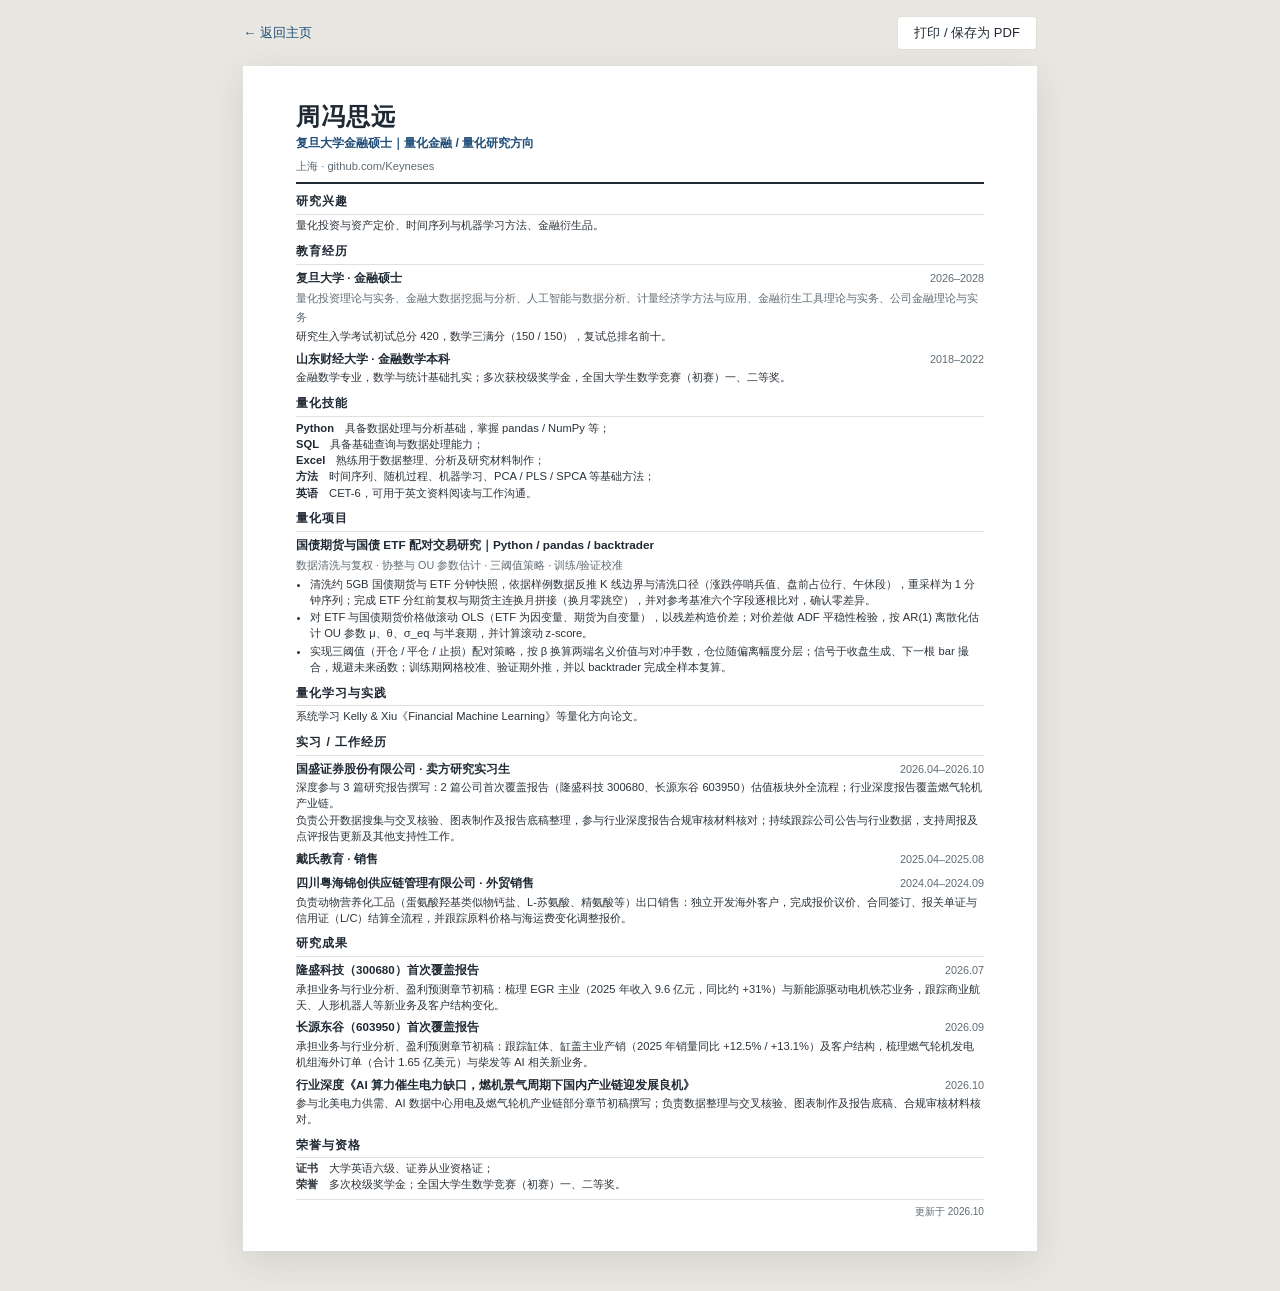
==== resume.html @ dee12fb6 "Use zfsy as the public name and remove the email from public pages Co-Authored-By: Claude Code <nore" ====
<!DOCTYPE html>
<html lang="zh-CN">
<head>
  <meta charset="UTF-8">
  <meta name="viewport" content="width=device-width, initial-scale=1.0">
  <title>周冯思远｜简历</title>
  <meta name="description" content="周冯思远个人简历：复旦大学金融硕士，量化研究方向。">
  <link rel="stylesheet" href="assets/style.css">
  <link rel="stylesheet" href="assets/resume.css">
</head>
<body class="resume-page">

  <div class="toolbar">
    <a href="index.html">← 返回主页</a>
    <div class="toolbar-actions">
      <button class="btn" type="button" onclick="window.print()">打印 / 保存为 PDF</button>
    </div>
  </div>

  <main class="sheet">

    <header class="resume-header">
      <h1>周冯思远</h1>
      <div class="headline">复旦大学金融硕士｜量化金融 / 量化研究方向</div>
      <div class="contact">
        上海 · <a href="https://github.com/Keyneses" target="_blank" rel="noopener">github.com/Keyneses</a>
      </div>
    </header>

    <section class="resume-section">
      <h2>研究兴趣</h2>
      <p>量化投资与资产定价、时间序列与机器学习方法、金融衍生品。</p>
    </section>

    <section class="resume-section">
      <h2>教育经历</h2>
      <div class="entry">
        <div class="entry-head">
          <span class="entry-title">复旦大学 · 金融硕士</span>
          <span class="entry-date">2026–2028</span>
        </div>
        <div class="entry-sub">量化投资理论与实务、金融大数据挖掘与分析、人工智能与数据分析、计量经济学方法与应用、金融衍生工具理论与实务、公司金融理论与实务</div>
        <p>研究生入学考试初试总分 420，数学三满分（150 / 150），复试总排名前十。</p>
      </div>
      <div class="entry">
        <div class="entry-head">
          <span class="entry-title">山东财经大学 · 金融数学本科</span>
          <span class="entry-date">2018–2022</span>
        </div>
        <p>金融数学专业，数学与统计基础扎实；多次获校级奖学金，全国大学生数学竞赛（初赛）一、二等奖。</p>
      </div>
    </section>

    <section class="resume-section">
      <h2>量化技能</h2>
      <p class="skill-line"><strong>Python</strong>　具备数据处理与分析基础，掌握 pandas / NumPy 等；</p>
      <p class="skill-line"><strong>SQL</strong>　具备基础查询与数据处理能力；</p>
      <p class="skill-line"><strong>Excel</strong>　熟练用于数据整理、分析及研究材料制作；</p>
      <p class="skill-line"><strong>方法</strong>　时间序列、随机过程、机器学习、PCA / PLS / SPCA 等基础方法；</p>
      <p class="skill-line"><strong>英语</strong>　CET-6，可用于英文资料阅读与工作沟通。</p>
    </section>

    <section class="resume-section">
      <h2>量化项目</h2>
      <div class="project-title">国债期货与国债 ETF 配对交易研究｜Python / pandas / backtrader</div>
      <div class="project-meta">数据清洗与复权 · 协整与 OU 参数估计 · 三阈值策略 · 训练/验证校准</div>
      <ul class="bullets">
        <li>清洗约 5GB 国债期货与 ETF 分钟快照，依据样例数据反推 K 线边界与清洗口径（涨跌停哨兵值、盘前占位行、午休段），重采样为 1 分钟序列；完成 ETF 分红前复权与期货主连换月拼接（换月零跳空），并对参考基准六个字段逐根比对，确认零差异。</li>
        <li>对 ETF 与国债期货价格做滚动 OLS（ETF 为因变量、期货为自变量），以残差构造价差；对价差做 ADF 平稳性检验，按 AR(1) 离散化估计 OU 参数 μ、θ、σ_eq 与半衰期，并计算滚动 z-score。</li>
        <li>实现三阈值（开仓 / 平仓 / 止损）配对策略，按 β 换算两端名义价值与对冲手数，仓位随偏离幅度分层；信号于收盘生成、下一根 bar 撮合，规避未来函数；训练期网格校准、验证期外推，并以 backtrader 完成全样本复算。</li>
      </ul>
    </section>

    <section class="resume-section">
      <h2>量化学习与实践</h2>
      <p>系统学习 Kelly &amp; Xiu《Financial Machine Learning》等量化方向论文。</p>
    </section>

    <section class="resume-section">
      <h2>实习 / 工作经历</h2>
      <div class="entry">
        <div class="entry-head">
          <span class="entry-title">国盛证券股份有限公司 · 卖方研究实习生</span>
          <span class="entry-date">2026.04–2026.10</span>
        </div>
        <p>深度参与 3 篇研究报告撰写：2 篇公司首次覆盖报告（隆盛科技 300680、长源东谷 603950）估值板块外全流程；行业深度报告覆盖燃气轮机产业链。</p>
        <p>负责公开数据搜集与交叉核验、图表制作及报告底稿整理，参与行业深度报告合规审核材料核对；持续跟踪公司公告与行业数据，支持周报及点评报告更新及其他支持性工作。</p>
      </div>
      <div class="entry">
        <div class="entry-head">
          <span class="entry-title">戴氏教育 · 销售</span>
          <span class="entry-date">2025.04–2025.08</span>
        </div>
      </div>
      <div class="entry">
        <div class="entry-head">
          <span class="entry-title">四川粤海锦创供应链管理有限公司 · 外贸销售</span>
          <span class="entry-date">2024.04–2024.09</span>
        </div>
        <p>负责动物营养化工品（蛋氨酸羟基类似物钙盐、L-苏氨酸、精氨酸等）出口销售：独立开发海外客户，完成报价议价、合同签订、报关单证与信用证（L/C）结算全流程，并跟踪原料价格与海运费变化调整报价。</p>
      </div>
    </section>

    <section class="resume-section">
      <h2>研究成果</h2>
      <div class="entry">
        <div class="entry-head">
          <span class="entry-title">隆盛科技（300680）首次覆盖报告</span>
          <span class="entry-date">2026.07</span>
        </div>
        <p>承担业务与行业分析、盈利预测章节初稿：梳理 EGR 主业（2025 年收入 9.6 亿元，同比约 +31%）与新能源驱动电机铁芯业务，跟踪商业航天、人形机器人等新业务及客户结构变化。</p>
      </div>
      <div class="entry">
        <div class="entry-head">
          <span class="entry-title">长源东谷（603950）首次覆盖报告</span>
          <span class="entry-date">2026.09</span>
        </div>
        <p>承担业务与行业分析、盈利预测章节初稿：跟踪缸体、缸盖主业产销（2025 年销量同比 +12.5% / +13.1%）及客户结构，梳理燃气轮机发电机组海外订单（合计 1.65 亿美元）与柴发等 AI 相关新业务。</p>
      </div>
      <div class="entry">
        <div class="entry-head">
          <span class="entry-title">行业深度《AI 算力催生电力缺口，燃机景气周期下国内产业链迎发展良机》</span>
          <span class="entry-date">2026.10</span>
        </div>
        <p>参与北美电力供需、AI 数据中心用电及燃气轮机产业链部分章节初稿撰写；负责数据整理与交叉核验、图表制作及报告底稿、合规审核材料核对。</p>
      </div>
    </section>

    <section class="resume-section">
      <h2>荣誉与资格</h2>
      <p><strong>证书</strong>　大学英语六级、证券从业资格证；</p>
      <p><strong>荣誉</strong>　多次校级奖学金；全国大学生数学竞赛（初赛）一、二等奖。</p>
    </section>

    <div class="sheet-footer">更新于 2026.10</div>

  </main>

</body>
</html>
---- assets/style.css ----
:root {
  --bg: #f5f4f0;
  --surface: #ffffff;
  --ink: #1f2933;
  --muted: #5f6b73;
  --line: #e2dfd8;
  --accent: #1f4e79;
  --accent-soft: #eaf0f6;
  --max: 960px;
}

* {
  box-sizing: border-box;
}

html {
  scroll-behavior: smooth;
}

body {
  margin: 0;
  background: var(--bg);
  color: var(--ink);
  font-family: "PingFang SC", "Microsoft YaHei", "Segoe UI", Arial, sans-serif;
  font-size: 15px;
  line-height: 1.75;
  -webkit-font-smoothing: antialiased;
}

a {
  color: var(--accent);
  text-decoration: none;
}

a:hover {
  text-decoration: underline;
}

.wrap {
  max-width: var(--max);
  margin: 0 auto;
  padding: 36px 24px 48px;
}

/* ---------- top navigation ---------- */
.site-nav {
  display: flex;
  align-items: center;
  justify-content: space-between;
  gap: 16px;
  padding: 4px 0 28px;
  font-size: 13.5px;
  color: var(--muted);
}

.site-nav .brand {
  font-weight: 600;
  color: var(--ink);
  letter-spacing: 0.04em;
}

.site-nav .nav-links {
  display: flex;
  gap: 18px;
  flex-wrap: wrap;
}

/* ---------- hero ---------- */
.hero {
  display: grid;
  grid-template-columns: minmax(0, 1.55fr) minmax(240px, 0.9fr);
  gap: 28px;
  align-items: stretch;
  padding: 40px 0 12px;
}

.eyebrow {
  margin-bottom: 10px;
  font-size: 11.5px;
  font-weight: 600;
  letter-spacing: 0.16em;
  text-transform: uppercase;
  color: var(--accent);
}

.hero h1 {
  margin: 0;
  font-family: "Songti SC", "STSong", "SimSun", serif;
  font-size: 44px;
  line-height: 1.2;
  font-weight: 700;
  letter-spacing: 0.01em;
}

.hero .subtitle {
  margin-top: 10px;
  font-size: 17px;
  color: var(--accent);
  font-weight: 500;
}

.hero .lead {
  margin: 18px 0 0;
  max-width: 620px;
  color: var(--muted);
  font-size: 15px;
}

.actions {
  display: flex;
  flex-wrap: wrap;
  gap: 10px;
  margin-top: 24px;
}

.btn {
  display: inline-flex;
  align-items: center;
  justify-content: center;
  min-height: 38px;
  padding: 0 16px;
  border: 1px solid var(--line);
  border-radius: 4px;
  background: var(--surface);
  color: var(--ink);
  font-size: 13.5px;
  transition: border-color 0.15s, background 0.15s;
}

.btn:hover {
  border-color: var(--accent);
  background: var(--accent-soft);
  text-decoration: none;
}

.btn.primary {
  background: var(--accent);
  border-color: var(--accent);
  color: #fff;
}

.btn.primary:hover {
  background: #173d5e;
}

.hero-side {
  display: flex;
  flex-direction: column;
  justify-content: space-between;
  padding: 22px 24px;
  border: 1px solid var(--line);
  background: var(--surface);
}

.hero-side dl {
  display: grid;
  grid-template-columns: 76px minmax(0, 1fr);
  gap: 8px 12px;
  margin: 0;
  font-size: 13px;
}

.hero-side dt {
  color: var(--muted);
}

.hero-side dd {
  margin: 0;
  color: var(--ink);
}

.hero-side .note {
  margin-top: 18px;
  padding-top: 14px;
  border-top: 1px solid var(--line);
  color: var(--muted);
  font-size: 12.5px;
}

/* ---------- sections ---------- */
.section {
  padding: 34px 0 8px;
  border-top: 1px solid var(--line);
  margin-top: 28px;
}

.section-head {
  display: flex;
  align-items: baseline;
  justify-content: space-between;
  gap: 16px;
  margin-bottom: 18px;
}

.section-head h2 {
  margin: 0;
  font-family: "Songti SC", "STSong", "SimSun", serif;
  font-size: 24px;
  font-weight: 700;
  letter-spacing: 0.02em;
}

.section-head .en {
  color: var(--muted);
  font-size: 11.5px;
  letter-spacing: 0.12em;
  text-transform: uppercase;
}

.section p {
  margin: 0 0 12px;
  color: var(--muted);
}

/* ---------- project ---------- */
.project {
  display: grid;
  grid-template-columns: minmax(0, 1.15fr) minmax(280px, 0.85fr);
  gap: 28px;
  align-items: start;
  padding: 24px;
  background: var(--surface);
  border: 1px solid var(--line);
}

.project h3 {
  margin: 0 0 8px;
  font-size: 20px;
  line-height: 1.4;
}

.project .project-sub {
  color: var(--muted);
  font-size: 13px;
  margin-bottom: 12px;
}

.project ul {
  margin: 12px 0 0;
  padding-left: 18px;
  color: var(--muted);
  font-size: 14px;
}

.project li {
  margin-bottom: 6px;
}

.project figure {
  margin: 0;
}

.project figure img {
  display: block;
  width: 100%;
  height: auto;
  border: 1px solid var(--line);
  background: #fff;
}

.project figcaption {
  margin-top: 8px;
  color: var(--muted);
  font-size: 12px;
}

.tags {
  display: flex;
  flex-wrap: wrap;
  gap: 6px;
  margin-top: 16px;
}

.tag {
  padding: 3px 9px;
  border: 1px solid var(--line);
  background: #faf9f6;
  color: var(--muted);
  font-size: 11.5px;
}

.project-links {
  display: flex;
  gap: 16px;
  margin-top: 16px;
  font-size: 13px;
}

/* ---------- two-column blocks ---------- */
.columns {
  display: grid;
  grid-template-columns: 1fr 1fr;
  gap: 32px;
}

.entry {
  padding: 0 0 14px;
  margin-bottom: 14px;
  border-bottom: 1px solid var(--line);
}

.entry:last-child {
  border-bottom: 0;
  margin-bottom: 0;
  padding-bottom: 0;
}

.entry-head {
  display: flex;
  align-items: baseline;
  justify-content: space-between;
  gap: 12px;
}

.entry-title {
  font-weight: 600;
}

.entry-date {
  color: var(--muted);
  font-size: 12.5px;
  white-space: nowrap;
}

.entry-sub {
  color: var(--muted);
  font-size: 13px;
  margin-top: 2px;
}

.entry p {
  margin: 6px 0 0;
  font-size: 13.5px;
}

.skill-grid {
  display: grid;
  grid-template-columns: 86px minmax(0, 1fr);
  gap: 8px 14px;
  font-size: 13.5px;
}

.skill-grid dt {
  color: var(--muted);
}

.skill-grid dd {
  margin: 0;
}

/* ---------- tables and figures ---------- */
.result-table {
  width: 100%;
  border-collapse: collapse;
  margin: 16px 0 20px;
  background: var(--surface);
  font-size: 13.5px;
}

.result-table th,
.result-table td {
  padding: 9px 12px;
  border-bottom: 1px solid var(--line);
  text-align: left;
}

.result-table th {
  font-weight: 600;
  color: var(--ink);
  background: #faf9f6;
}

.figure-grid {
  display: grid;
  grid-template-columns: 1fr 1fr;
  gap: 18px;
  margin-top: 8px;
}

.figure-grid figure {
  margin: 0;
}

.figure-grid img {
  display: block;
  width: 100%;
  height: auto;
  border: 1px solid var(--line);
  background: #fff;
}

.figure-grid figcaption {
  margin-top: 6px;
  color: var(--muted);
  font-size: 12px;
}

/* ---------- contact ---------- */
.contact-list {
  display: flex;
  flex-wrap: wrap;
  gap: 12px 28px;
  font-size: 14px;
}

.footer {
  margin-top: 40px;
  padding-top: 18px;
  border-top: 1px solid var(--line);
  color: var(--muted);
  font-size: 12px;
  display: flex;
  justify-content: space-between;
  gap: 16px;
  flex-wrap: wrap;
}

@media (max-width: 760px) {
  .hero,
  .project,
  .columns,
  .figure-grid {
    grid-template-columns: 1fr;
  }

  .hero {
    padding-top: 24px;
  }

  .hero h1 {
    font-size: 36px;
  }

  .project {
    padding: 18px;
  }
}
---- assets/resume.css ----
body.resume-page {
  background: #e9e7e1;
}

.toolbar {
  max-width: 210mm;
  margin: 0 auto;
  padding: 16px 0;
  display: flex;
  align-items: center;
  justify-content: space-between;
  gap: 16px;
  font-size: 13px;
  color: var(--muted);
}

.toolbar .toolbar-actions {
  display: flex;
  gap: 10px;
}

.toolbar .btn {
  min-height: 34px;
  font-size: 13px;
}

.sheet {
  width: 210mm;
  min-height: 297mm;
  margin: 0 auto 40px;
  padding: 10mm 14mm 8mm;
  background: #fff;
  box-shadow: 0 10px 36px rgba(31, 41, 51, 0.12);
}

.resume-header {
  padding-bottom: 6px;
  border-bottom: 2px solid var(--ink);
  margin-bottom: 7px;
}

.resume-header h1 {
  margin: 0;
  font-family: "Songti SC", "STSong", "SimSun", serif;
  font-size: 24px;
  line-height: 1.15;
  letter-spacing: 0.04em;
}

.resume-header .headline {
  margin-top: 2px;
  color: var(--accent);
  font-size: 12.2px;
  font-weight: 600;
}

.resume-header .contact {
  margin-top: 2px;
  color: var(--muted);
  font-size: 11.2px;
}

.resume-header .contact a {
  color: var(--muted);
}

.resume-section {
  margin-top: 7px;
}

.resume-section h2 {
  margin: 0 0 3px;
  padding-bottom: 1.5px;
  border-bottom: 1px solid var(--line);
  font-size: 12.2px;
  font-weight: 700;
  letter-spacing: 0.08em;
  color: var(--ink);
}

.resume-section p {
  margin: 0;
  font-size: 11.2px;
  line-height: 1.42;
  color: #2b333a;
}

.entry {
  padding: 0;
  margin: 0 0 4px;
  border: 0;
}

.entry:last-child {
  margin-bottom: 0;
}

.entry-head {
  display: flex;
  align-items: baseline;
  justify-content: space-between;
  gap: 12px;
}

.entry-title {
  font-size: 11.6px;
  font-weight: 600;
  color: var(--ink);
}

.entry-date {
  color: var(--muted);
  font-size: 10.8px;
  white-space: nowrap;
}

.entry-sub {
  margin-top: 1px;
  color: var(--muted);
  font-size: 11px;
}

.entry p {
  margin-top: 1px;
  font-size: 11.2px;
  line-height: 1.42;
}

.bullets {
  margin: 2px 0 0;
  padding-left: 14px;
  color: #2b333a;
}

.bullets li {
  margin-bottom: 1.5px;
  font-size: 11.2px;
  line-height: 1.42;
}

.resume-section .skill-line {
  font-size: 11.2px;
  line-height: 1.45;
}

.resume-section .skill-line strong {
  font-weight: 600;
  color: var(--ink);
}

.project-title {
  font-size: 11.8px;
  font-weight: 600;
}

.project-meta {
  margin-top: 1px;
  color: var(--muted);
  font-size: 10.8px;
}

.two-col {
  display: grid;
  grid-template-columns: 1fr 1fr;
  gap: 0 28px;
}

.sheet-footer {
  margin-top: 6px;
  padding-top: 3px;
  border-top: 1px solid var(--line);
  color: var(--muted);
  font-size: 10px;
  text-align: right;
}

@media print {
  @page {
    size: A4;
    margin: 0;
  }

  body.resume-page {
    background: #fff;
  }

  .toolbar {
    display: none;
  }

  .sheet {
    width: auto;
    min-height: 0;
    margin: 0;
    padding: 10mm 14mm 8mm;
    box-shadow: none;
  }
}

@media (max-width: 820px) {
  .sheet {
    width: auto;
    min-height: 0;
    padding: 22px 18px;
  }

  .two-col {
    grid-template-columns: 1fr;
    gap: 0;
  }
}
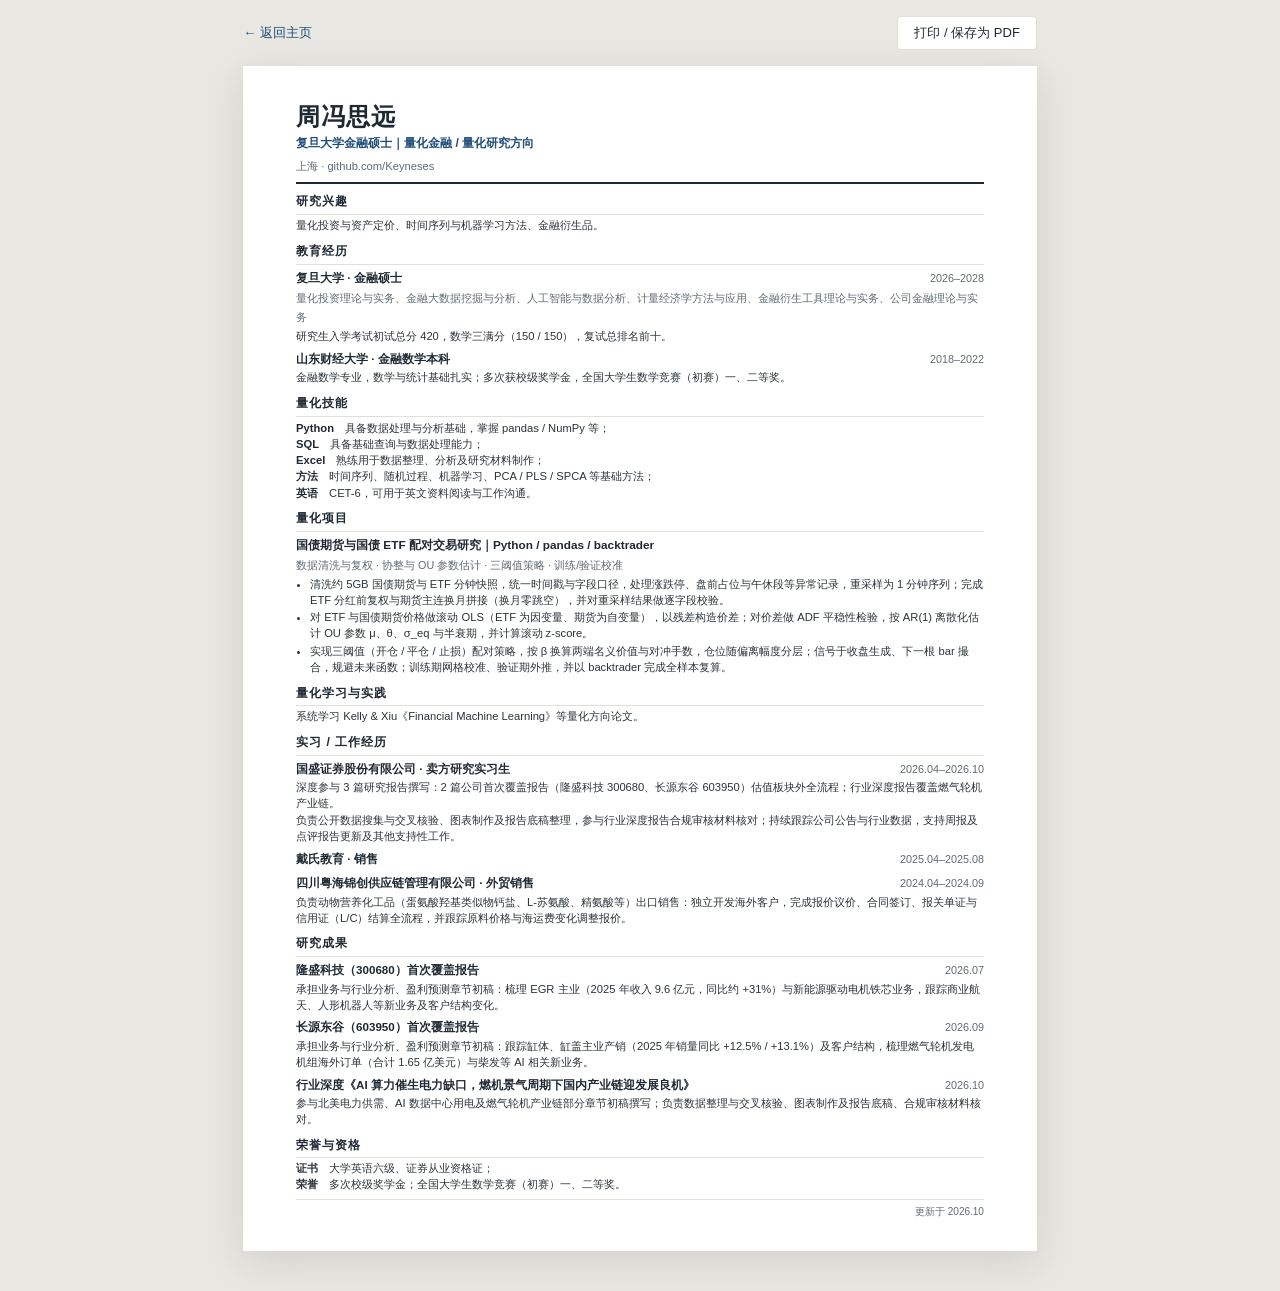
==== commit 821828bb: "Remove exam-specific wording from the data preparation description Co-Authored-By: Claude Code <nore" ====
--- a/resume.html
+++ b/resume.html
@@ -65,7 +65,7 @@
       <div class="project-title">国债期货与国债 ETF 配对交易研究｜Python / pandas / backtrader</div>
       <div class="project-meta">数据清洗与复权 · 协整与 OU 参数估计 · 三阈值策略 · 训练/验证校准</div>
       <ul class="bullets">
-        <li>清洗约 5GB 国债期货与 ETF 分钟快照，依据样例数据反推 K 线边界与清洗口径（涨跌停哨兵值、盘前占位行、午休段），重采样为 1 分钟序列；完成 ETF 分红前复权与期货主连换月拼接（换月零跳空），并对参考基准六个字段逐根比对，确认零差异。</li>
+        <li>清洗约 5GB 国债期货与 ETF 分钟快照，统一时间戳与字段口径，处理涨跌停、盘前占位与午休段等异常记录，重采样为 1 分钟序列；完成 ETF 分红前复权与期货主连换月拼接（换月零跳空），并对重采样结果做逐字段校验。</li>
         <li>对 ETF 与国债期货价格做滚动 OLS（ETF 为因变量、期货为自变量），以残差构造价差；对价差做 ADF 平稳性检验，按 AR(1) 离散化估计 OU 参数 μ、θ、σ_eq 与半衰期，并计算滚动 z-score。</li>
         <li>实现三阈值（开仓 / 平仓 / 止损）配对策略，按 β 换算两端名义价值与对冲手数，仓位随偏离幅度分层；信号于收盘生成、下一根 bar 撮合，规避未来函数；训练期网格校准、验证期外推，并以 backtrader 完成全样本复算。</li>
       </ul>
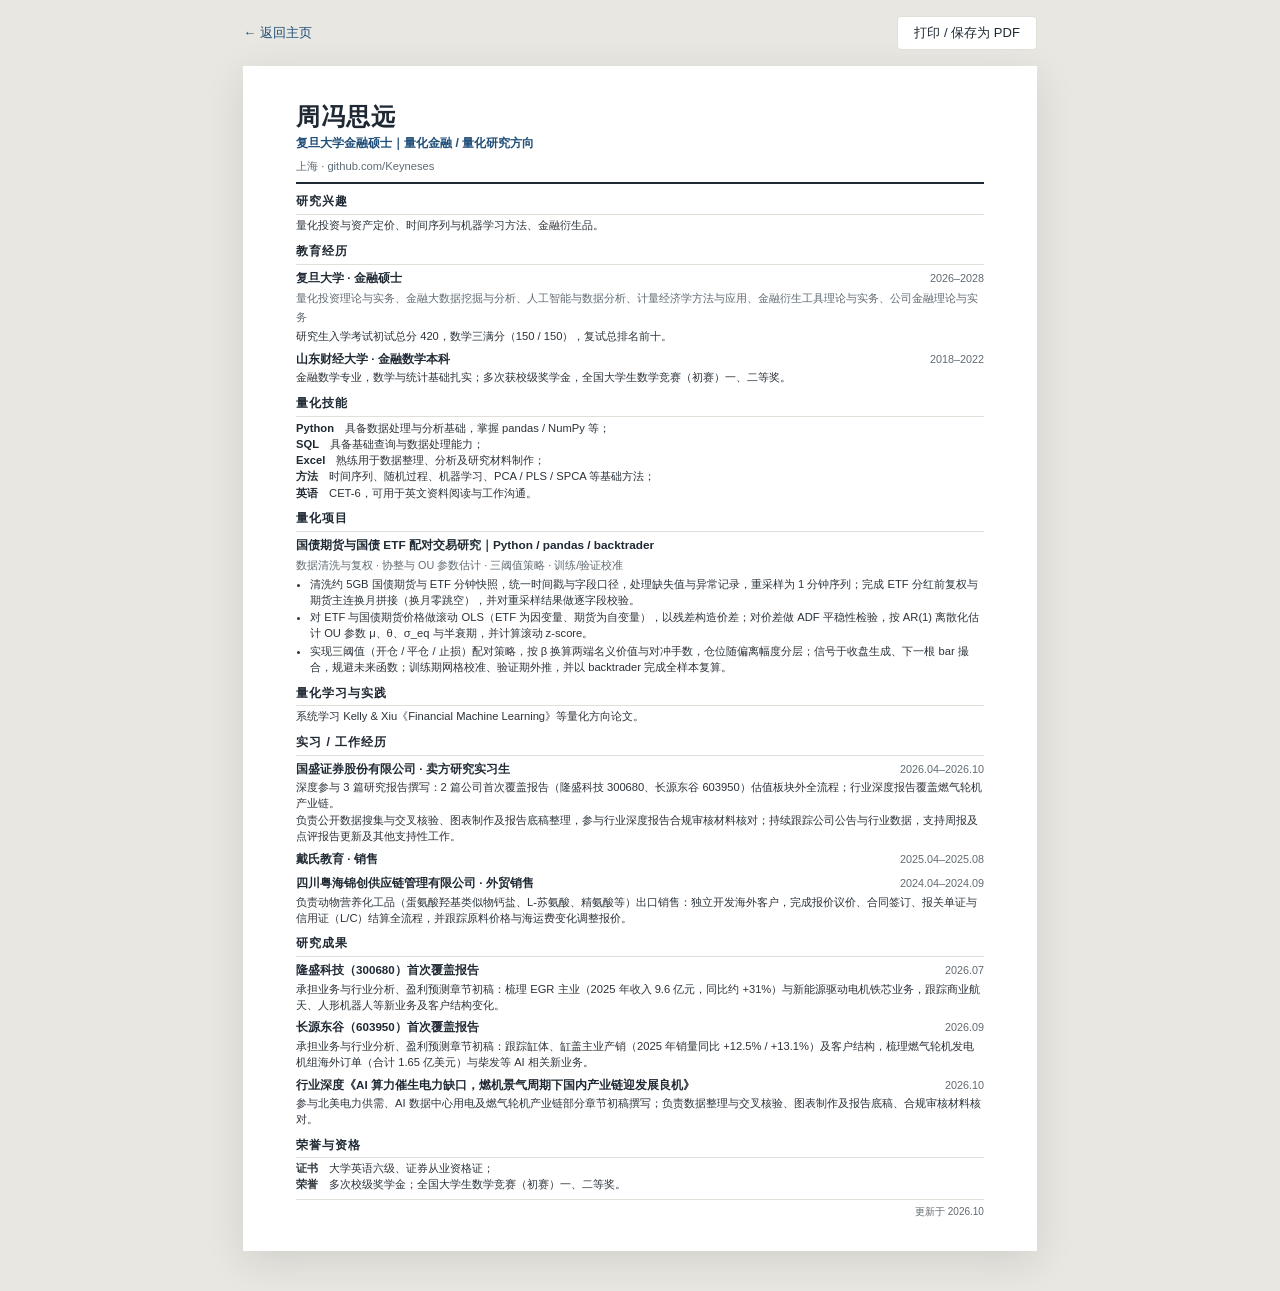
==== commit 7c9c0bed: "Simplify the data preparation description Co-Authored-By: Claude Code <noreply@anthropic.com>" ====
--- a/resume.html
+++ b/resume.html
@@ -65,7 +65,7 @@
       <div class="project-title">国债期货与国债 ETF 配对交易研究｜Python / pandas / backtrader</div>
       <div class="project-meta">数据清洗与复权 · 协整与 OU 参数估计 · 三阈值策略 · 训练/验证校准</div>
       <ul class="bullets">
-        <li>清洗约 5GB 国债期货与 ETF 分钟快照，统一时间戳与字段口径，处理涨跌停、盘前占位与午休段等异常记录，重采样为 1 分钟序列；完成 ETF 分红前复权与期货主连换月拼接（换月零跳空），并对重采样结果做逐字段校验。</li>
+        <li>清洗约 5GB 国债期货与 ETF 分钟快照，统一时间戳与字段口径，处理缺失值与异常记录，重采样为 1 分钟序列；完成 ETF 分红前复权与期货主连换月拼接（换月零跳空），并对重采样结果做逐字段校验。</li>
         <li>对 ETF 与国债期货价格做滚动 OLS（ETF 为因变量、期货为自变量），以残差构造价差；对价差做 ADF 平稳性检验，按 AR(1) 离散化估计 OU 参数 μ、θ、σ_eq 与半衰期，并计算滚动 z-score。</li>
         <li>实现三阈值（开仓 / 平仓 / 止损）配对策略，按 β 换算两端名义价值与对冲手数，仓位随偏离幅度分层；信号于收盘生成、下一根 bar 撮合，规避未来函数；训练期网格校准、验证期外推，并以 backtrader 完成全样本复算。</li>
       </ul>
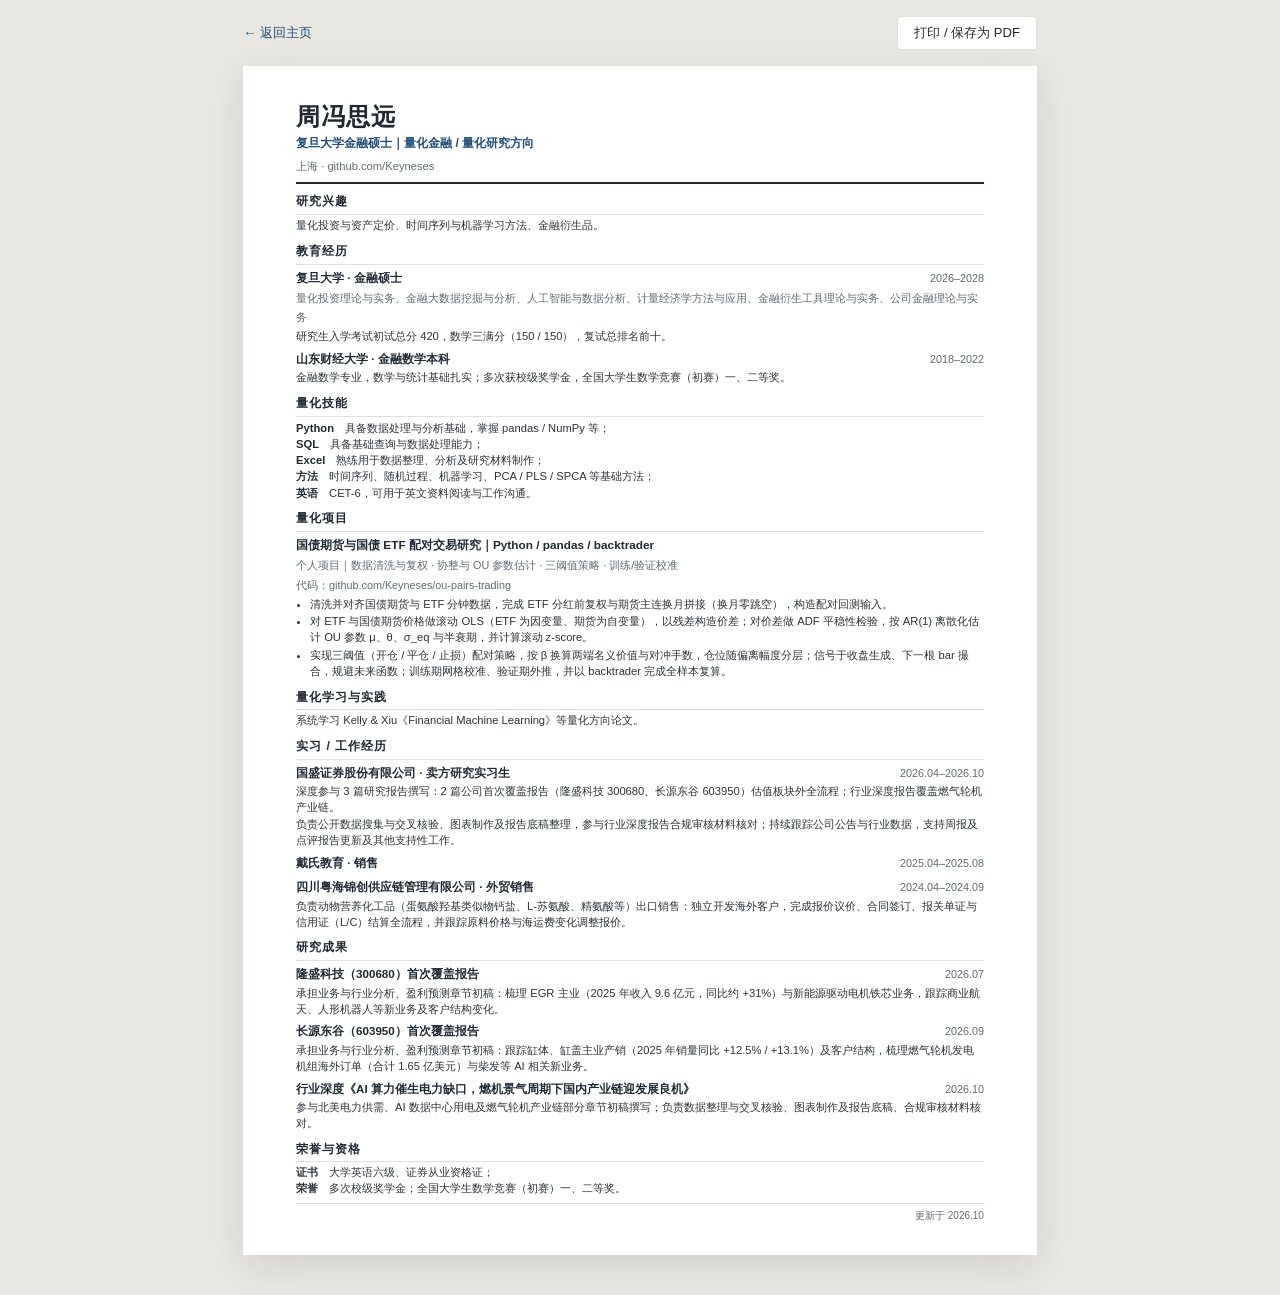
==== commit ff312353: "Refine the quant project block and add the code link Co-Authored-By: Claude Code <noreply@anthropic." ====
--- a/resume.html
+++ b/resume.html
@@ -63,9 +63,10 @@
     <section class="resume-section">
       <h2>量化项目</h2>
       <div class="project-title">国债期货与国债 ETF 配对交易研究｜Python / pandas / backtrader</div>
-      <div class="project-meta">数据清洗与复权 · 协整与 OU 参数估计 · 三阈值策略 · 训练/验证校准</div>
+      <div class="project-meta">个人项目｜数据清洗与复权 · 协整与 OU 参数估计 · 三阈值策略 · 训练/验证校准</div>
+      <div class="project-meta">代码：github.com/Keyneses/ou-pairs-trading</div>
       <ul class="bullets">
-        <li>清洗约 5GB 国债期货与 ETF 分钟快照，统一时间戳与字段口径，处理缺失值与异常记录，重采样为 1 分钟序列；完成 ETF 分红前复权与期货主连换月拼接（换月零跳空），并对重采样结果做逐字段校验。</li>
+        <li>清洗并对齐国债期货与 ETF 分钟数据，完成 ETF 分红前复权与期货主连换月拼接（换月零跳空），构造配对回测输入。</li>
         <li>对 ETF 与国债期货价格做滚动 OLS（ETF 为因变量、期货为自变量），以残差构造价差；对价差做 ADF 平稳性检验，按 AR(1) 离散化估计 OU 参数 μ、θ、σ_eq 与半衰期，并计算滚动 z-score。</li>
         <li>实现三阈值（开仓 / 平仓 / 止损）配对策略，按 β 换算两端名义价值与对冲手数，仓位随偏离幅度分层；信号于收盘生成、下一根 bar 撮合，规避未来函数；训练期网格校准、验证期外推，并以 backtrader 完成全样本复算。</li>
       </ul>
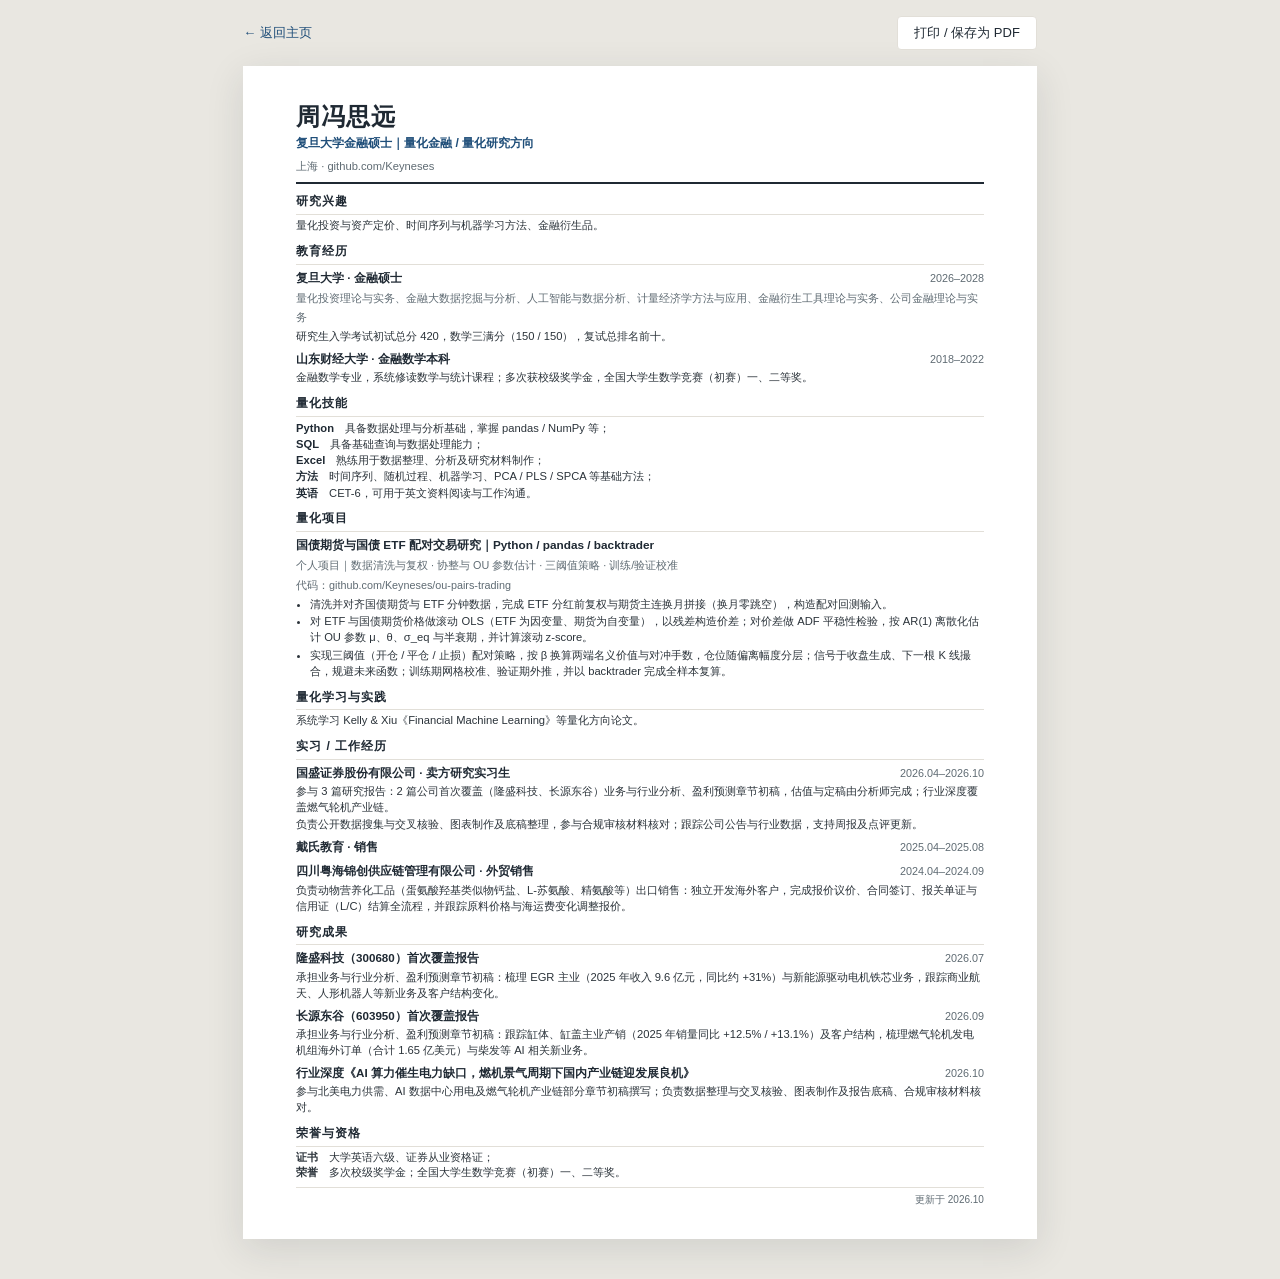
==== commit 12331fca: "Polish resume and project wording Co-Authored-By: Claude Code <noreply@anthropic.com>" ====
--- a/resume.html
+++ b/resume.html
@@ -47,7 +47,7 @@
           <span class="entry-title">山东财经大学 · 金融数学本科</span>
           <span class="entry-date">2018–2022</span>
         </div>
-        <p>金融数学专业，数学与统计基础扎实；多次获校级奖学金，全国大学生数学竞赛（初赛）一、二等奖。</p>
+        <p>金融数学专业，系统修读数学与统计课程；多次获校级奖学金，全国大学生数学竞赛（初赛）一、二等奖。</p>
       </div>
     </section>
 
@@ -68,7 +68,7 @@
       <ul class="bullets">
         <li>清洗并对齐国债期货与 ETF 分钟数据，完成 ETF 分红前复权与期货主连换月拼接（换月零跳空），构造配对回测输入。</li>
         <li>对 ETF 与国债期货价格做滚动 OLS（ETF 为因变量、期货为自变量），以残差构造价差；对价差做 ADF 平稳性检验，按 AR(1) 离散化估计 OU 参数 μ、θ、σ_eq 与半衰期，并计算滚动 z-score。</li>
-        <li>实现三阈值（开仓 / 平仓 / 止损）配对策略，按 β 换算两端名义价值与对冲手数，仓位随偏离幅度分层；信号于收盘生成、下一根 bar 撮合，规避未来函数；训练期网格校准、验证期外推，并以 backtrader 完成全样本复算。</li>
+        <li>实现三阈值（开仓 / 平仓 / 止损）配对策略，按 β 换算两端名义价值与对冲手数，仓位随偏离幅度分层；信号于收盘生成、下一根 K 线撮合，规避未来函数；训练期网格校准、验证期外推，并以 backtrader 完成全样本复算。</li>
       </ul>
     </section>
 
@@ -84,8 +84,8 @@
           <span class="entry-title">国盛证券股份有限公司 · 卖方研究实习生</span>
           <span class="entry-date">2026.04–2026.10</span>
         </div>
-        <p>深度参与 3 篇研究报告撰写：2 篇公司首次覆盖报告（隆盛科技 300680、长源东谷 603950）估值板块外全流程；行业深度报告覆盖燃气轮机产业链。</p>
-        <p>负责公开数据搜集与交叉核验、图表制作及报告底稿整理，参与行业深度报告合规审核材料核对；持续跟踪公司公告与行业数据，支持周报及点评报告更新及其他支持性工作。</p>
+        <p>参与 3 篇研究报告：2 篇公司首次覆盖（隆盛科技、长源东谷）业务与行业分析、盈利预测章节初稿，估值与定稿由分析师完成；行业深度覆盖燃气轮机产业链。</p>
+        <p>负责公开数据搜集与交叉核验、图表制作及底稿整理，参与合规审核材料核对；跟踪公司公告与行业数据，支持周报及点评更新。</p>
       </div>
       <div class="entry">
         <div class="entry-head">
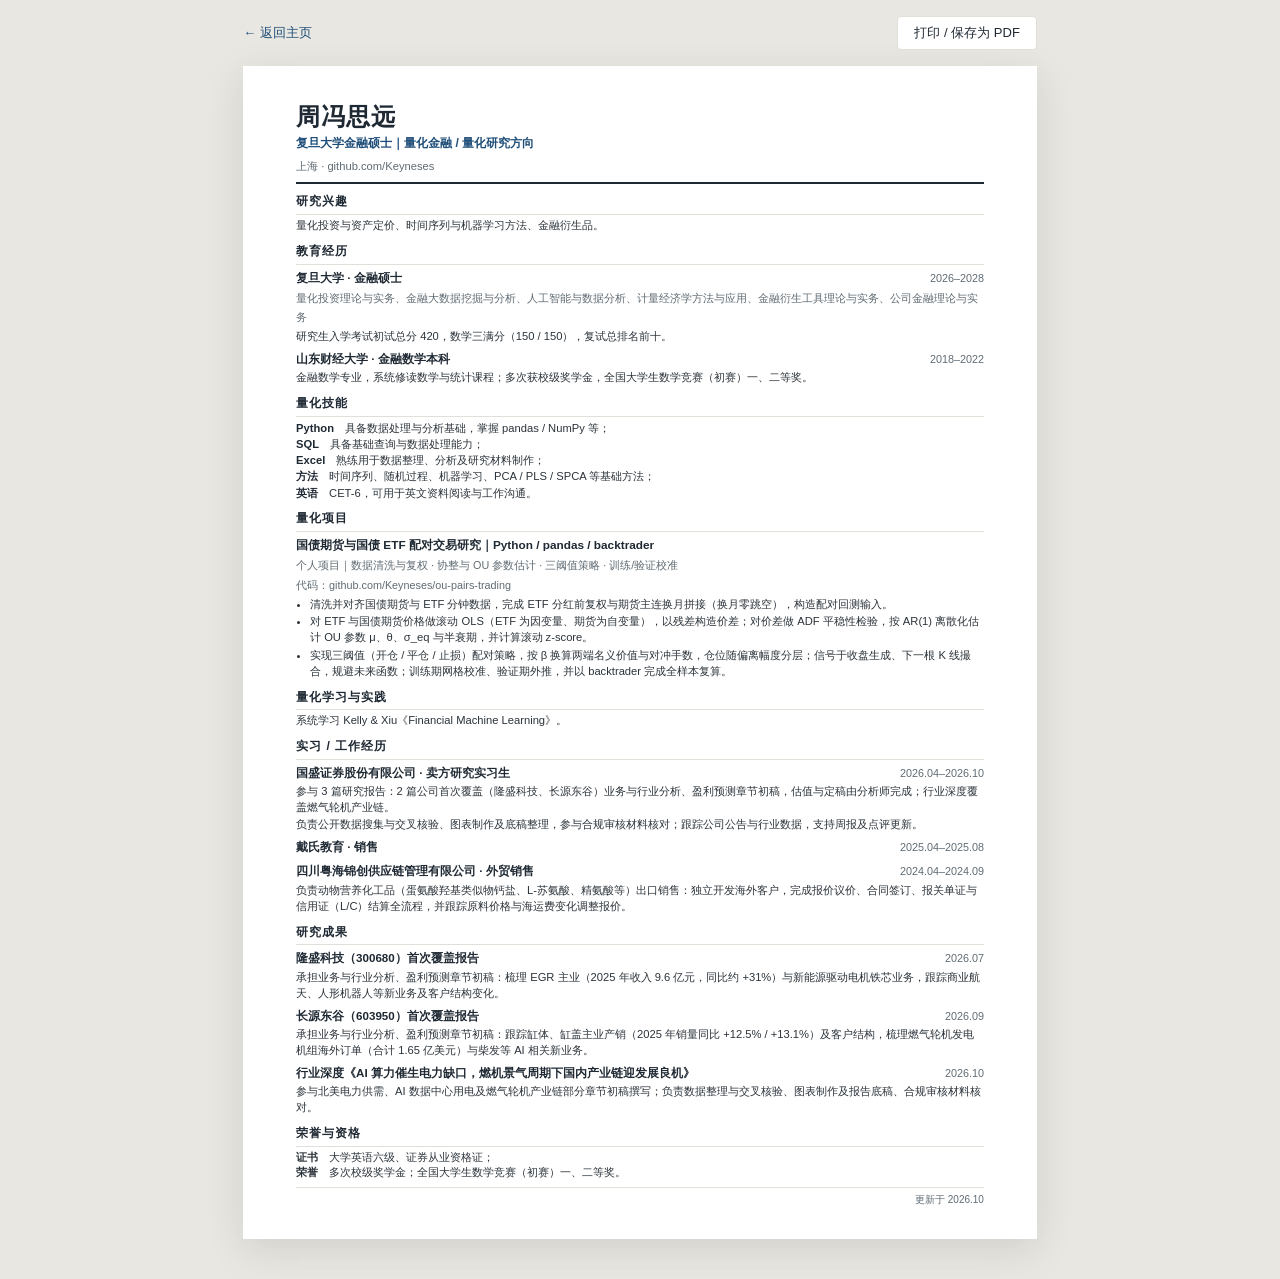
==== commit f2ce1e8c: "Polish the learning item wording Co-Authored-By: Claude Code <noreply@anthropic.com>" ====
--- a/resume.html
+++ b/resume.html
@@ -74,7 +74,7 @@
 
     <section class="resume-section">
       <h2>量化学习与实践</h2>
-      <p>系统学习 Kelly &amp; Xiu《Financial Machine Learning》等量化方向论文。</p>
+      <p>系统学习 Kelly &amp; Xiu《Financial Machine Learning》。</p>
     </section>
 
     <section class="resume-section">
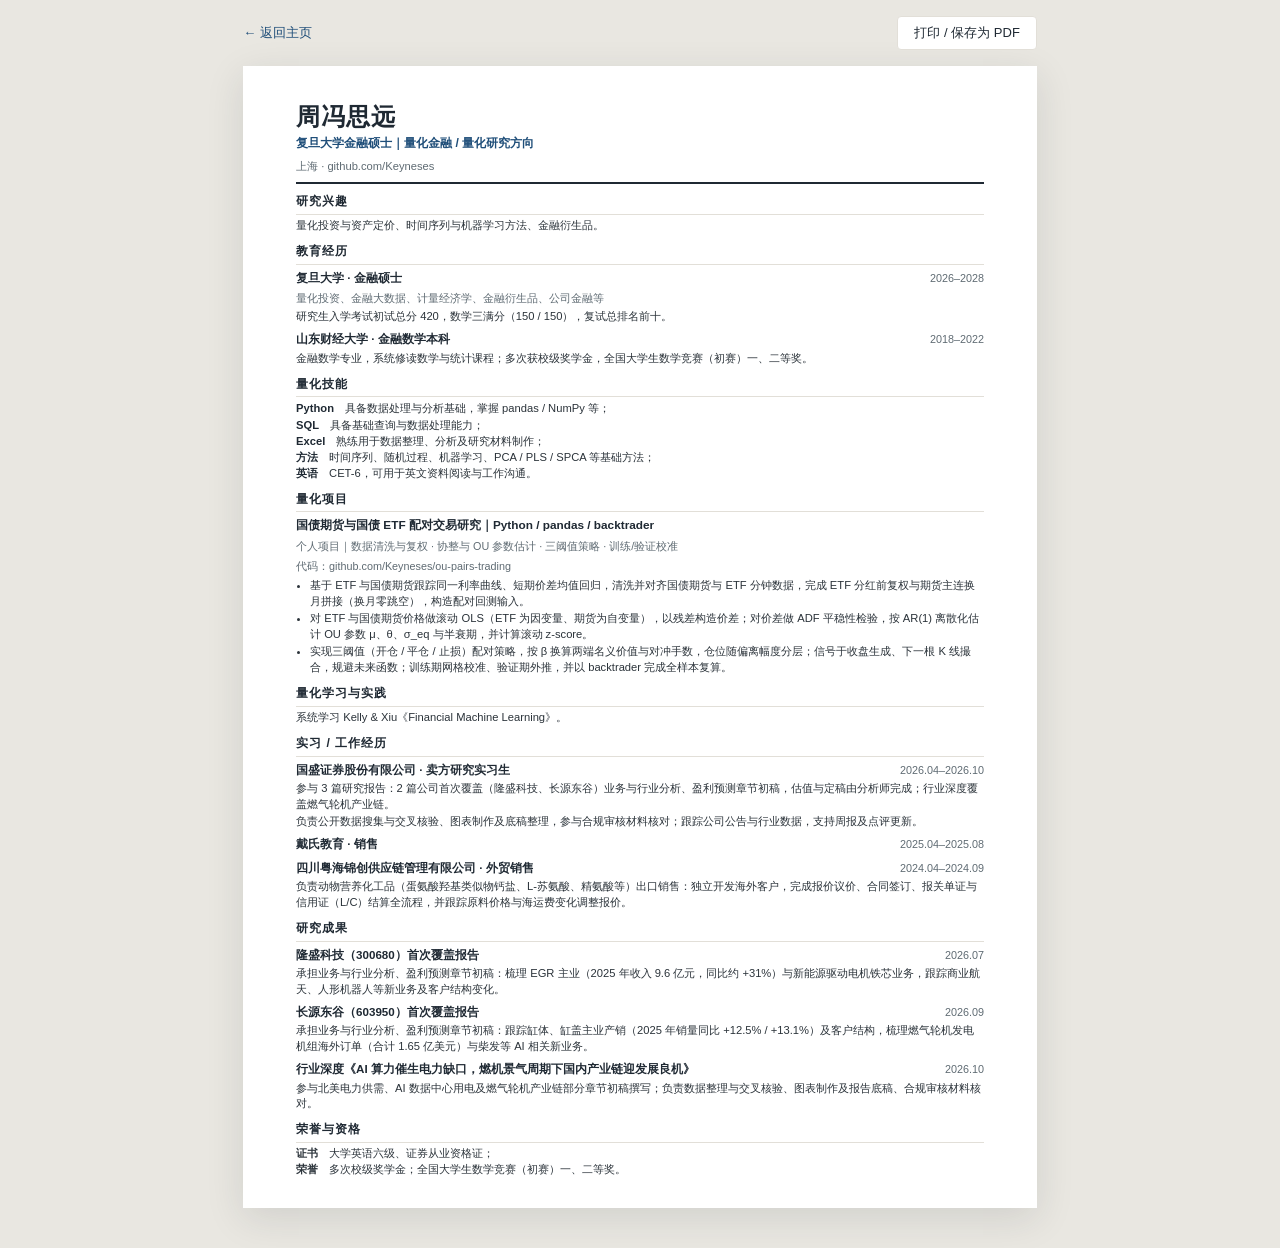
==== commit 6908d35f: "Add the project rationale to the resume Co-Authored-By: Claude Code <noreply@anthropic.com>" ====
--- a/resume.html
+++ b/resume.html
@@ -39,7 +39,7 @@
           <span class="entry-title">复旦大学 · 金融硕士</span>
           <span class="entry-date">2026–2028</span>
         </div>
-        <div class="entry-sub">量化投资理论与实务、金融大数据挖掘与分析、人工智能与数据分析、计量经济学方法与应用、金融衍生工具理论与实务、公司金融理论与实务</div>
+        <div class="entry-sub">量化投资、金融大数据、计量经济学、金融衍生品、公司金融等</div>
         <p>研究生入学考试初试总分 420，数学三满分（150 / 150），复试总排名前十。</p>
       </div>
       <div class="entry">
@@ -66,7 +66,7 @@
       <div class="project-meta">个人项目｜数据清洗与复权 · 协整与 OU 参数估计 · 三阈值策略 · 训练/验证校准</div>
       <div class="project-meta">代码：github.com/Keyneses/ou-pairs-trading</div>
       <ul class="bullets">
-        <li>清洗并对齐国债期货与 ETF 分钟数据，完成 ETF 分红前复权与期货主连换月拼接（换月零跳空），构造配对回测输入。</li>
+        <li>基于 ETF 与国债期货跟踪同一利率曲线、短期价差均值回归，清洗并对齐国债期货与 ETF 分钟数据，完成 ETF 分红前复权与期货主连换月拼接（换月零跳空），构造配对回测输入。</li>
         <li>对 ETF 与国债期货价格做滚动 OLS（ETF 为因变量、期货为自变量），以残差构造价差；对价差做 ADF 平稳性检验，按 AR(1) 离散化估计 OU 参数 μ、θ、σ_eq 与半衰期，并计算滚动 z-score。</li>
         <li>实现三阈值（开仓 / 平仓 / 止损）配对策略，按 β 换算两端名义价值与对冲手数，仓位随偏离幅度分层；信号于收盘生成、下一根 K 线撮合，规避未来函数；训练期网格校准、验证期外推，并以 backtrader 完成全样本复算。</li>
       </ul>
@@ -133,8 +133,6 @@
       <p><strong>荣誉</strong>　多次校级奖学金；全国大学生数学竞赛（初赛）一、二等奖。</p>
     </section>
 
-    <div class="sheet-footer">更新于 2026.10</div>
-
   </main>
 
 </body>
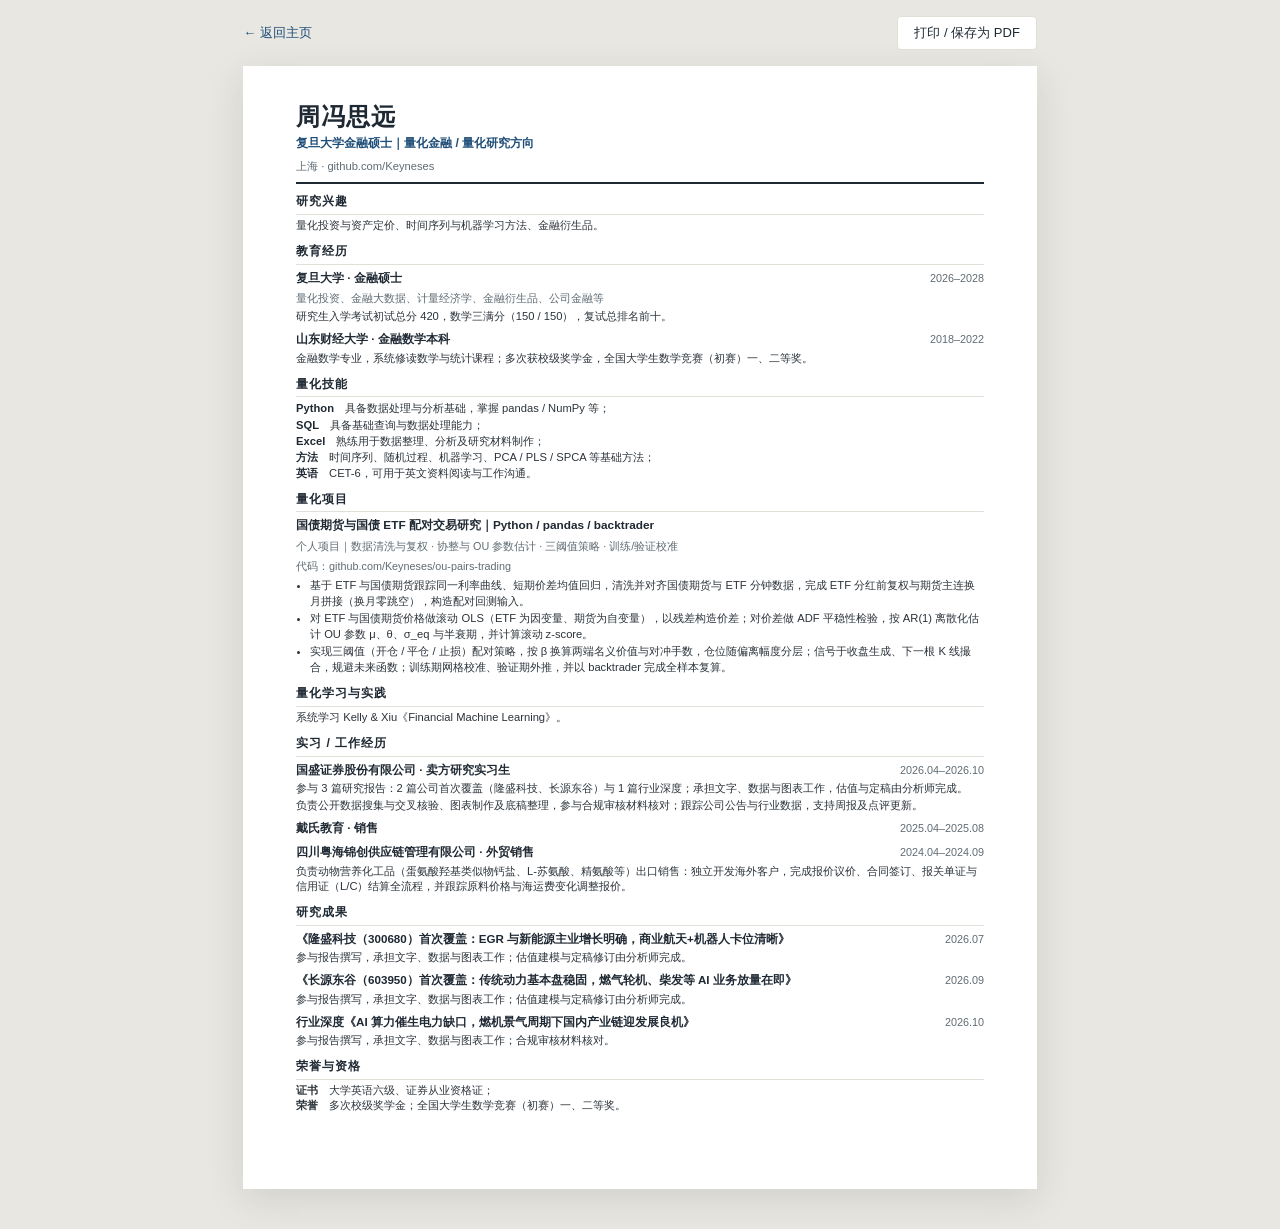
==== commit a15c9b2f: "Add report titles and broaden research contribution wording Co-Authored-By: Claude Code <noreply@ant" ====
--- a/resume.html
+++ b/resume.html
@@ -84,7 +84,7 @@
           <span class="entry-title">国盛证券股份有限公司 · 卖方研究实习生</span>
           <span class="entry-date">2026.04–2026.10</span>
         </div>
-        <p>参与 3 篇研究报告：2 篇公司首次覆盖（隆盛科技、长源东谷）业务与行业分析、盈利预测章节初稿，估值与定稿由分析师完成；行业深度覆盖燃气轮机产业链。</p>
+        <p>参与 3 篇研究报告：2 篇公司首次覆盖（隆盛科技、长源东谷）与 1 篇行业深度；承担文字、数据与图表工作，估值与定稿由分析师完成。</p>
         <p>负责公开数据搜集与交叉核验、图表制作及底稿整理，参与合规审核材料核对；跟踪公司公告与行业数据，支持周报及点评更新。</p>
       </div>
       <div class="entry">
@@ -106,24 +106,24 @@
       <h2>研究成果</h2>
       <div class="entry">
         <div class="entry-head">
-          <span class="entry-title">隆盛科技（300680）首次覆盖报告</span>
+          <span class="entry-title">《隆盛科技（300680）首次覆盖：EGR 与新能源主业增长明确，商业航天+机器人卡位清晰》</span>
           <span class="entry-date">2026.07</span>
         </div>
-        <p>承担业务与行业分析、盈利预测章节初稿：梳理 EGR 主业（2025 年收入 9.6 亿元，同比约 +31%）与新能源驱动电机铁芯业务，跟踪商业航天、人形机器人等新业务及客户结构变化。</p>
+        <p>参与报告撰写，承担文字、数据与图表工作；估值建模与定稿修订由分析师完成。</p>
       </div>
       <div class="entry">
         <div class="entry-head">
-          <span class="entry-title">长源东谷（603950）首次覆盖报告</span>
+          <span class="entry-title">《长源东谷（603950）首次覆盖：传统动力基本盘稳固，燃气轮机、柴发等 AI 业务放量在即》</span>
           <span class="entry-date">2026.09</span>
         </div>
-        <p>承担业务与行业分析、盈利预测章节初稿：跟踪缸体、缸盖主业产销（2025 年销量同比 +12.5% / +13.1%）及客户结构，梳理燃气轮机发电机组海外订单（合计 1.65 亿美元）与柴发等 AI 相关新业务。</p>
+        <p>参与报告撰写，承担文字、数据与图表工作；估值建模与定稿修订由分析师完成。</p>
       </div>
       <div class="entry">
         <div class="entry-head">
           <span class="entry-title">行业深度《AI 算力催生电力缺口，燃机景气周期下国内产业链迎发展良机》</span>
           <span class="entry-date">2026.10</span>
         </div>
-        <p>参与北美电力供需、AI 数据中心用电及燃气轮机产业链部分章节初稿撰写；负责数据整理与交叉核验、图表制作及报告底稿、合规审核材料核对。</p>
+        <p>参与报告撰写，承担文字、数据与图表工作；合规审核材料核对。</p>
       </div>
     </section>
 
